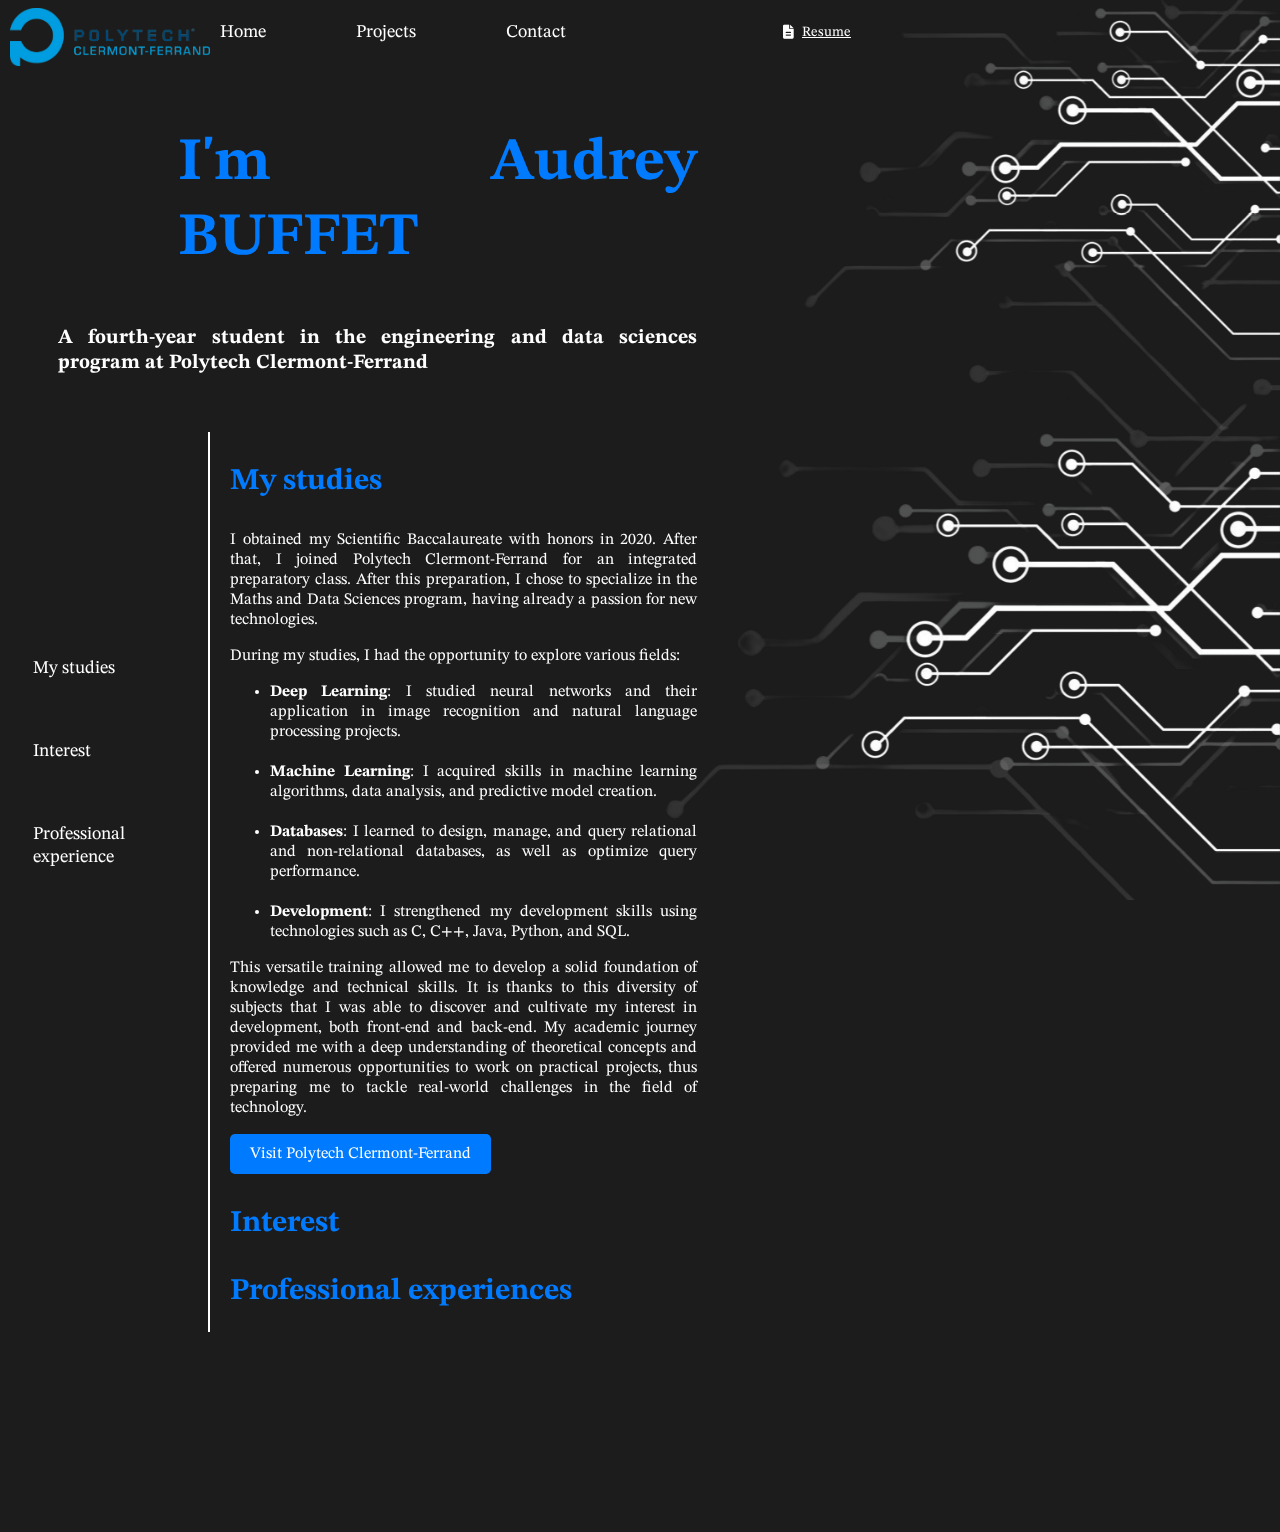
==== aboutme.html @ 15d25a89 "About me" ====
<!DOCTYPE html>
<html>
<head>
    <meta charset="UTF-8">
    <meta name="viewport" content="width=device-width, initial-scale=1.0">
    <title>Portfolio</title>
    <link rel="stylesheet" href="styles.css">
    <link rel="stylesheet" href="https://fonts.googleapis.com/css2?family=Roboto:wght@400;700&family=STIX+Two+Text&display=swap">
    <link rel="stylesheet" href="https://cdnjs.cloudflare.com/ajax/libs/font-awesome/6.0.0-beta3/css/all.min.css">
</head>
<header>
    <img src="images/Polytech.png">
    <nav>
        <ul>
            <li><a href="index.html">Home</a></li>
            <li><a href="projects.html">Projects</a></li>
            <li><a href="contact.html">Contact</a></li>
        </ul>
    </nav>
    <a href="CV.pdf" class="cv-button" target="_blank"><i class="fas fa-file-alt"></i> Resume</a>
</header>
<body>
    <section id="aboutme" class = "aboutme">
        <section class="deb">
            <h2>I'm Audrey BUFFET</h2>
            <h4> A fourth-year student in the engineering and data sciences program at Polytech Clermont-Ferrand</h4>
        </section>
        <div class="aboutme-content">
            <div class="vertical-menu">
                <a href="#studies">My studies</a>
                <a href="#interest">Interest</a>
                <a href="#Proexp">Professional experience</a>
            </div>
            <div class ="text">
                <section class="studies" id="studies">
                    <h3>My studies</h3>
                    <p>I obtained my Scientific Baccalaureate with honors in 2020. After that, I joined Polytech Clermont-Ferrand for an integrated preparatory class. After this preparation, I chose to specialize in the Maths and Data Sciences program, having already a passion for new technologies.</p>
                    <p>During my studies, I had the opportunity to explore various fields:</p>
                    <ul>
                        <li><strong>Deep Learning</strong>: I studied neural networks and their application in image recognition and natural language processing projects.</li>
                        <br>
                        <li><strong>Machine Learning</strong>: I acquired skills in machine learning algorithms, data analysis, and predictive model creation.</li>
                        <br>
                        <li><strong>Databases</strong>: I learned to design, manage, and query relational and non-relational databases, as well as optimize query performance.</li>
                        <br>
                        <li><strong>Development</strong>: I strengthened my development skills using technologies such as C, C++, Java, Python, and SQL.</li>
                    </ul>
                    <p>This versatile training allowed me to develop a solid foundation of knowledge and technical skills. It is thanks to this diversity of subjects that I was able to discover and cultivate my interest in development, both front-end and back-end. My academic journey provided me with a deep understanding of theoretical concepts and offered numerous opportunities to work on practical projects, thus preparing me to tackle real-world challenges in the field of technology.</p>
                    <a href="https://polytech-clermont.fr/diplome-dingenieur-en-genie-mathematique-et-modelisation" class="button">Visit Polytech Clermont-Ferrand</a>
                </section>
                <section class = interest id="interest">
                    <h3>Interest </h3>
                    <p> </p>
                </section>
                <section class = Proexp id="Proexp">
                    <h3>Professional experiences </h3>
                    <p> </p>
                </section>
            </div>
        </div>
    </section>
    <script src="script.js"></script>

</body>
</html>
---- styles.css ----
img {
    padding-top: 10px;
    width: 200px; 
    position: absolute; 
    left: 10px; 
}




.introduction{
    background-color: transparent;
    color: white;
    padding-bottom: 250px;
    transition: background-color 0.5s ease;
}

h1 {
    padding-top: 100px;
    padding-left: 7%;
    font-size: 60px;
    color:#007bff ;
    font-family:'STIX Two Text', serif;
}

.Presentation {
    padding-right: 600px;
    padding-left: 7%;
}

.line {
    border-bottom: 5px solid white;
    margin-top: 45px;
    width: 50%;
    margin-left: 70px;
}

.introduction-container {
    display: flex;
    align-items: center; 
}

.introduction-text {
    flex-grow: 1; 
    margin-right: 20px; 
}

.line1 {
    border-left: 5px solid white;
    margin-top: 160px;
    height:390px;
    left: 5%;
    position: absolute;
}

body::before {
    content: '';
    position: fixed;
    top: 0;
    left: 0;
    width: 100%;
    height: 100%;
    background-image: url('images/fond.png');
    background-size: cover;
    background-position: center;
    z-index: -1;
}

.button {
    display: inline-block;
    padding: 10px 20px;
    background-color: #007bff; 
    color: white; 
    text-decoration: none;
    border-radius: 5px; 
}

.button:hover {
    background-color: #0056b3; 
}

header {
    display: flex; 
    align-items: center; 
    background-color: transparent;
    justify-content: space-between;
    width: 75%;
    padding: 0 20px;
}

header img {
    max-height: 60px;
}

body{
    background-color: rgb(29, 28, 28);
    font-family: 'STIX Two Text', serif;
    text-align: justify;
}

nav {
    flex: 1;
    display: flex;
    justify-content: center;
}

nav ul {
    list-style-type: none;
    margin: 0;
    padding: 0;
    display: flex;
    align-items: center;
}

nav ul li {
    margin: 0 20px;
}

nav ul li a {
    color: white;
    text-decoration: none;
    padding: 15px 25px; 
    font-size: 18px; 
    border-radius: 5px;
}

.cv-button {
    color: white;
    padding: 15px 25px;
    font-size: 14px;
    border-radius: 5px;
    display: flex;
    align-items: center;
    margin-right: 100px; 
}

.cv-button i {
    margin-right: 8px; 
}

h2 {
    margin-left: 120px;
    font-size: 60px; 
    font-family:'STIX Two Text', serif;
    color:#007bff ;
    
}

.aboutme{
    color: white;
    padding-top: 20px;
    padding-right: 300px;
    background-color: transparent;
    width: 102%;
    transition: background-color 0.5s ease;
}

h3 {
    font-size: 30px; 
    font-family:'STIX Two Text', serif;
    color:#007bff ;
} 

.studies{
    padding-right: 600px;
}
.interest{
    padding-right: 600px;
}
.Proexp{
    padding-right: 600px;
}

.deb{
    padding-right: 600px;
    padding-left: 50px;
    padding-bottom: 30px;
}
.vertical-menu {
    width: 200px;
    height: 100vh;
    position: sticky;
    left: 0;
    padding-top: 200px;
    overflow-y: auto;
}
  
.vertical-menu a {
    background-color: transparent; 
    color: white; 
    display: block; 
    padding: 25px; 
    margin-bottom: 10px;
    font-size: 18px;
    text-decoration: none;
}
  
.vertical-menu a:hover {
    background-color: #007bff; 
}
  
.vertical-menu a.active {
    background-color: #007bff ;
    color: white;
}

.aboutme-content {
    display: flex;
    height: 100vh; 
}

.text{
    flex: 1;
    overflow-x : hidden;
    border-left: 2px solid white;
    padding-left: 20px;
    max-width: calc(100vw - 200px);
}

h4 {
    margin-top: 20px;
    font-size: 20px; 
    font-family:'STIX Two Text', serif;
    color:white ;
    
}
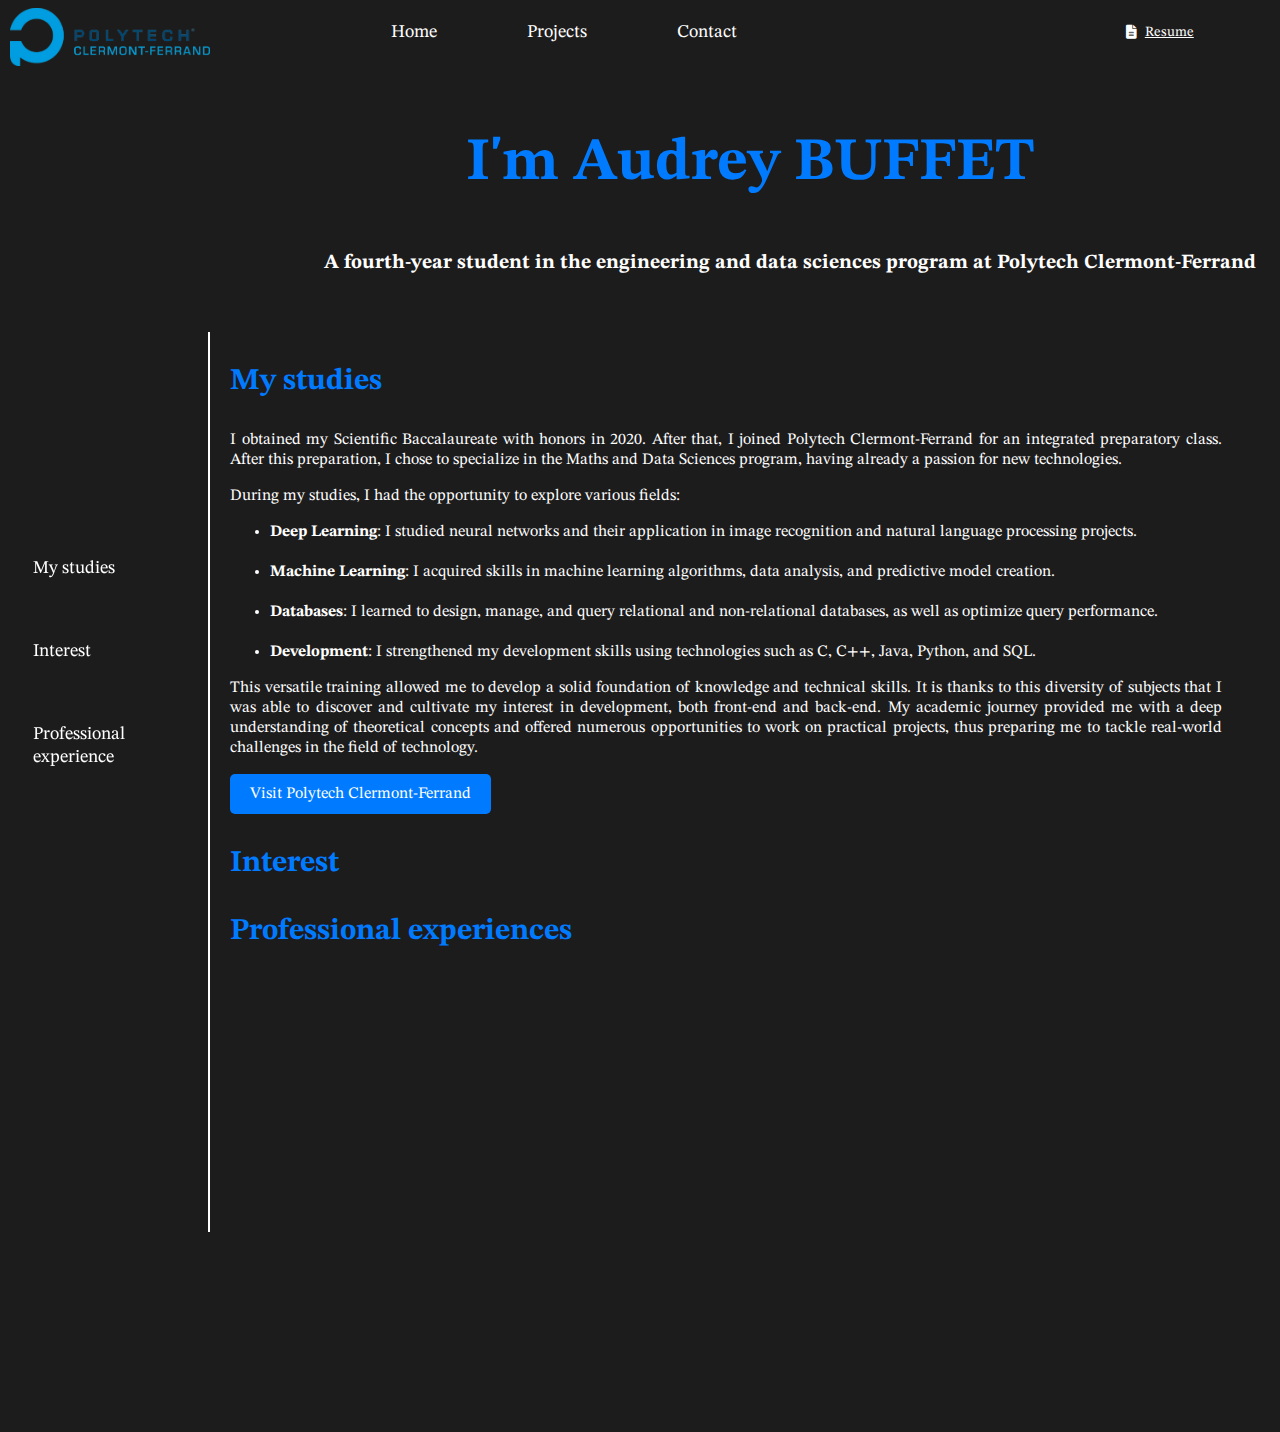
==== commit a91a610f: "modif" ====
--- a/aboutme.html
+++ b/aboutme.html
@@ -4,7 +4,7 @@
     <meta charset="UTF-8">
     <meta name="viewport" content="width=device-width, initial-scale=1.0">
     <title>Portfolio</title>
-    <link rel="stylesheet" href="styles.css">
+    <link rel="stylesheet" href="stylesabout.css">
     <link rel="stylesheet" href="https://fonts.googleapis.com/css2?family=Roboto:wght@400;700&family=STIX+Two+Text&display=swap">
     <link rel="stylesheet" href="https://cdnjs.cloudflare.com/ajax/libs/font-awesome/6.0.0-beta3/css/all.min.css">
 </head>
@@ -17,7 +17,7 @@
             <li><a href="contact.html">Contact</a></li>
         </ul>
     </nav>
-    <a href="CV.pdf" class="cv-button" target="_blank"><i class="fas fa-file-alt"></i> Resume</a>
+    <a href="document/CV.pdf" class="cv-button" target="_blank"><i class="fas fa-file-alt"></i> Resume</a>
 </header>
 <body>
     <section id="aboutme" class = "aboutme">
--- a/stylesabout.css
+++ b/stylesabout.css
@@ -0,0 +1,160 @@
+img {
+    padding-top: 10px;
+    width: 200px; 
+    position: absolute; 
+    left: 10px; 
+}
+
+header {
+    display: flex; 
+    align-items: center; 
+    background-color: transparent;
+    justify-content: space-between;
+    width: 95%;
+    padding: 0 20px;
+}
+
+header img {
+    max-height: 60px;
+}
+.button {
+    display: inline-block;
+    padding: 10px 20px;
+    background-color: #007bff; 
+    color: white; 
+    text-decoration: none;
+    border-radius: 5px; 
+}
+
+.button:hover {
+    background-color: #0056b3; 
+}
+
+body{
+    background-color: rgb(29, 28, 28);
+    font-family: 'STIX Two Text', serif;
+    text-align: justify;
+}
+
+nav {
+    flex: 1;
+    display: flex;
+    justify-content: center;
+}
+
+nav ul {
+    list-style-type: none;
+    margin: 0;
+    padding: 0;
+    display: flex;
+    align-items: center;
+}
+
+nav ul li {
+    margin: 0 20px;
+}
+
+nav ul li a {
+    color: white;
+    text-decoration: none;
+    padding: 15px 25px; 
+    font-size: 18px; 
+    border-radius: 5px;
+}
+
+.cv-button {
+    color: white;
+    padding: 15px 25px;
+    font-size: 14px;
+    border-radius: 5px;
+    display: flex;
+    align-items: center;
+    margin-right: 10px; 
+}
+
+.cv-button i {
+    margin-right: 8px; 
+}
+
+h2 {
+    margin-left: 15%;
+    font-size: 60px; 
+    font-family:'STIX Two Text', serif;
+    color:#007bff ;
+    
+}
+
+.aboutme{
+    color: white;
+    padding-top: 20px;
+    width: 100%;
+}
+
+h3 {
+    font-size: 30px; 
+    font-family:'STIX Two Text', serif;
+    color:#007bff ;
+} 
+
+.studies{
+    padding-right:50px;
+}
+.interest{
+    padding-right: 50px;
+}
+.Proexp{
+    padding-right: 50px;
+}
+
+.deb{
+    padding-left: 25%;
+    padding-bottom: 30px;
+}
+.vertical-menu {
+    width: 200px;
+    height: 100vh;
+    position: sticky;
+    left: 0;
+    padding-top: 200px;
+    overflow-y: auto;
+}
+  
+.vertical-menu a {
+    background-color: transparent; 
+    color: white; 
+    display: block; 
+    padding: 25px; 
+    margin-bottom: 10px;
+    font-size: 18px;
+    text-decoration: none;
+}
+  
+.vertical-menu a:hover {
+    background-color: #007bff; 
+}
+  
+.vertical-menu a.active {
+    background-color: #007bff ;
+    color: white;
+}
+
+.aboutme-content {
+    display: flex;
+    height: 100vh; 
+}
+
+.text{
+    flex: 1;
+    overflow-x : hidden;
+    border-left: 2px solid white;
+    padding-left: 20px;
+    max-width: calc(100vw - 200px);
+}
+
+h4 {
+    margin-top: 20px;
+    font-size: 20px; 
+    font-family:'STIX Two Text', serif;
+    color:white ;
+    
+}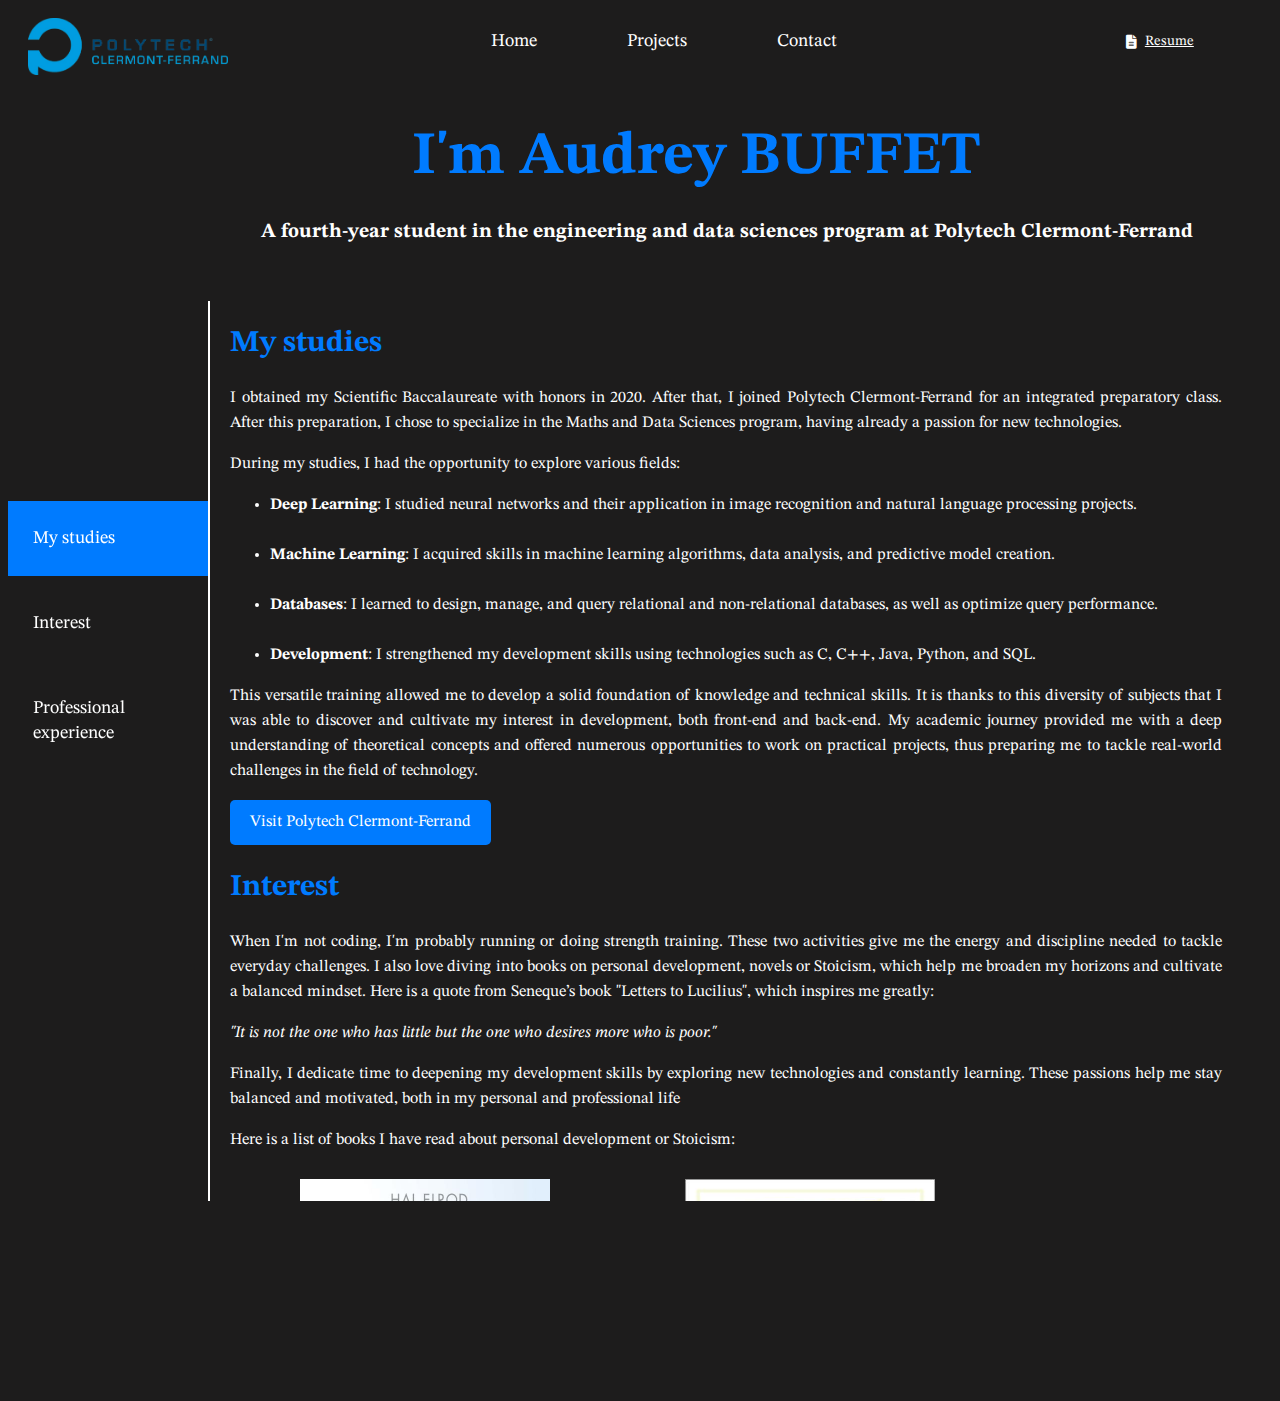
==== commit c8cb94ad: "interest" ====
--- a/aboutme.html
+++ b/aboutme.html
@@ -50,7 +50,34 @@
                 </section>
                 <section class = interest id="interest">
                     <h3>Interest </h3>
-                    <p> </p>
+                    <p> When I'm not coding, I'm probably running or doing strength training. These two activities give me the energy and discipline needed to tackle everyday challenges. I also love diving into books on personal development, novels or Stoicism, which help me broaden my horizons and cultivate a balanced mindset. Here is a quote from Seneque’s book "Letters to Lucilius", which inspires me greatly:</p>
+                    <em>"It is not the one who has little but the one who desires more who is poor."</em> 
+                    <br>
+                    <p>Finally, I dedicate time to deepening my development skills by exploring new technologies and constantly learning. These passions help me stay balanced and motivated, both in my personal and professional life </p>
+                    <p> Here is a list of books I have read about personal development or Stoicism: </p>
+                    <div class="books-container">
+                        <div class="book">
+                            <img src="images/MM.jpg" alt="Book Cover 1">
+                            <div>
+                                <strong>Title:</strong> "Miracle Morning" <br>
+                                <strong>Author:</strong> Hal Elrod
+                            </div>
+                        </div>
+                        <div class="book">
+                            <img src="images/LaL.jpg" alt="Book Cover 2">
+                            <div>
+                                <strong>Title:</strong> "Letters to Lucilius" <br>
+                                <strong>Author:</strong> Sénèque
+                            </div>
+                        </div>
+                        <div class="book">
+                            <img src="images/pdmp.jpg" alt="Book Cover 3">
+                            <div>
+                                <strong>Title:</strong> "The Power of Now" <br>
+                                <strong>Author:</strong> Eckhart Tolle
+                            </div>
+                        </div>
+                    </div>
                 </section>
                 <section class = Proexp id="Proexp">
                     <h3>Professional experiences </h3>
--- a/stylesabout.css
+++ b/stylesabout.css
@@ -1,7 +1,6 @@
 img {
     padding-top: 10px;
     width: 200px; 
-    position: absolute; 
     left: 10px; 
 }
 
@@ -34,6 +33,7 @@
     background-color: rgb(29, 28, 28);
     font-family: 'STIX Two Text', serif;
     text-align: justify;
+    line-height: 25px;
 }
 
 nav {
@@ -107,7 +107,7 @@
 }
 
 .deb{
-    padding-left: 25%;
+    padding-left: 20%;
     padding-bottom: 30px;
 }
 .vertical-menu {
@@ -157,4 +157,29 @@
     font-family:'STIX Two Text', serif;
     color:white ;
     
+}
+
+.books-container {
+    display: flex;
+    flex-wrap: wrap;
+}
+
+.book {
+    display: flex;
+    flex-direction: column;
+    align-items: center;
+    margin-right: 15px;
+    margin-left : 20px;
+    margin-bottom: 15px;
+}
+.book img {
+    height: 370px;
+    width: 250px;
+    margin-right: 50px;
+    margin-left : 50px;
+}
+
+.book-info {
+    text-align: center;
+    color: white;
 }